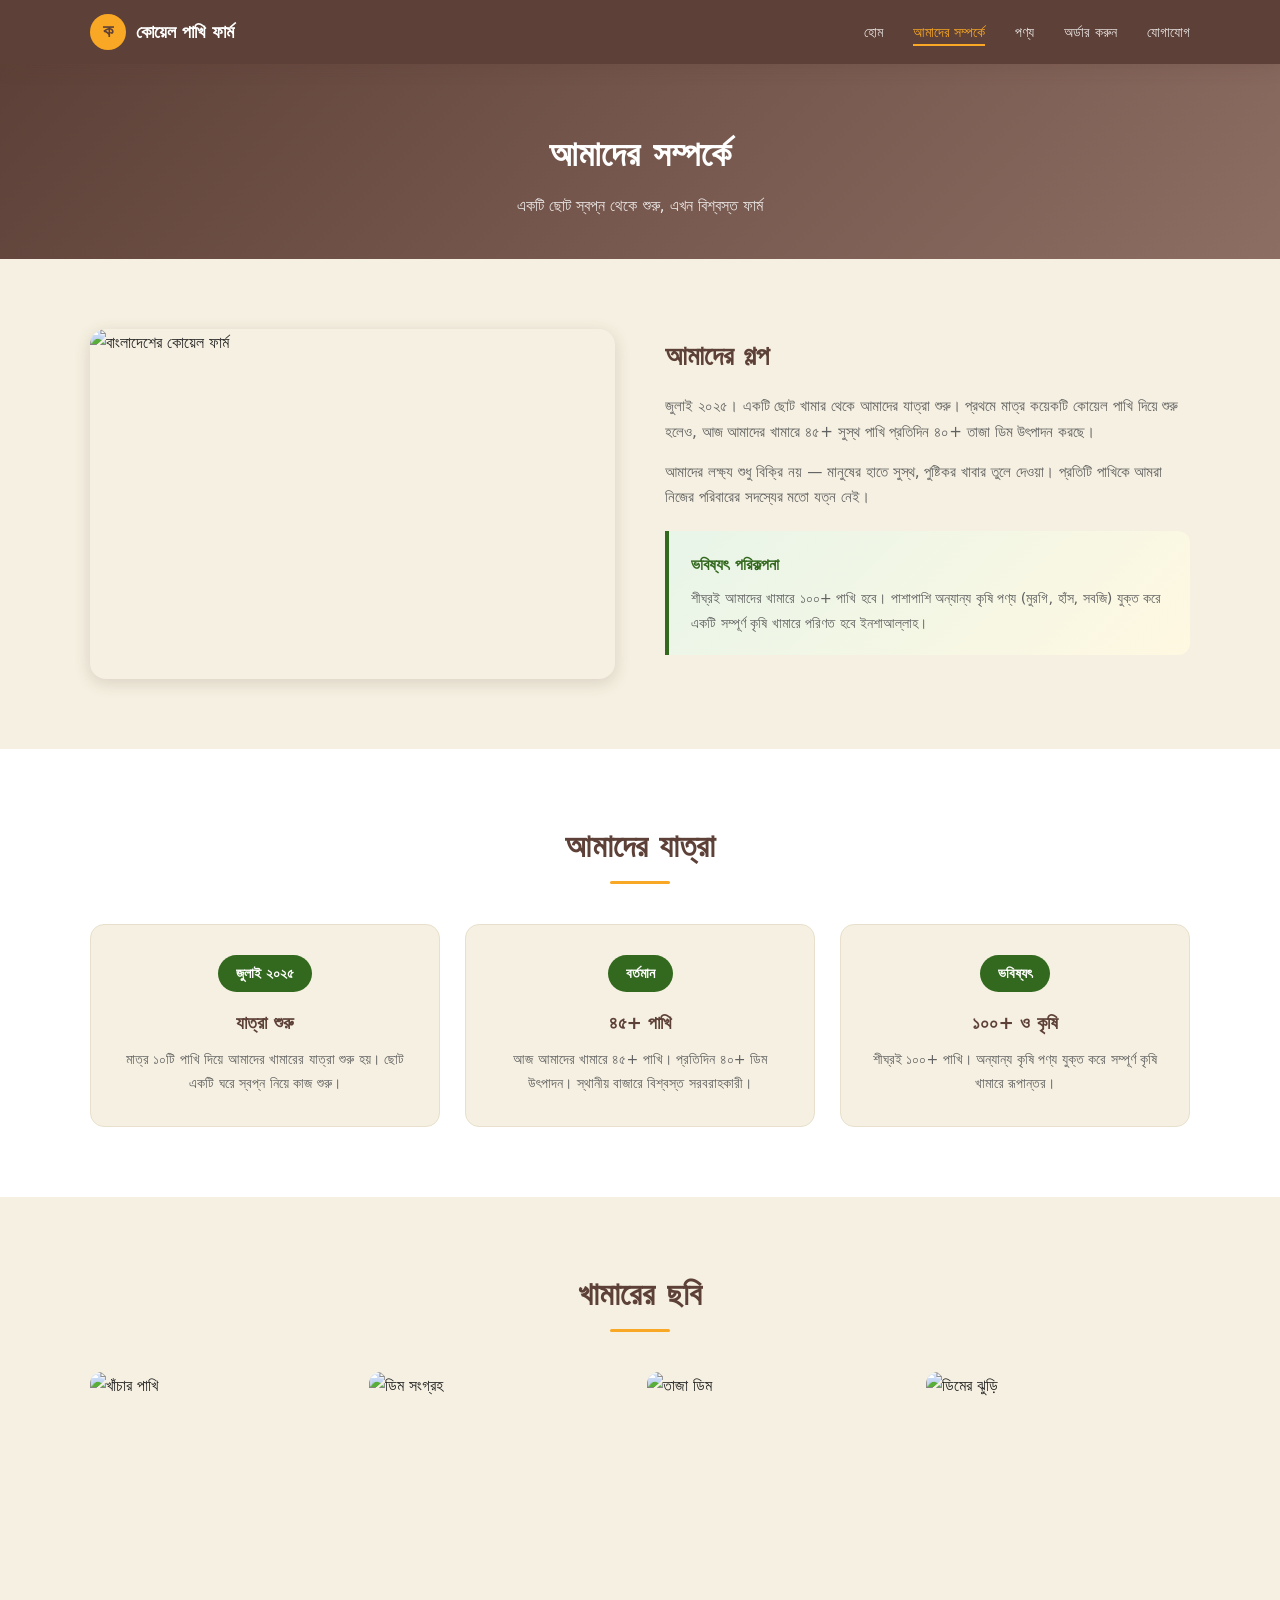
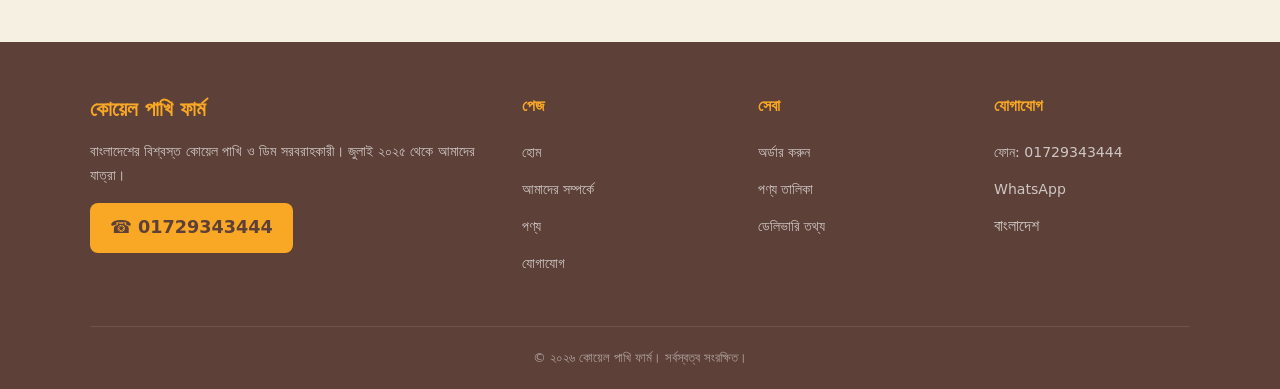
==== about.html @ 2d759095 "Add files via upload" ====
<!DOCTYPE html>
<html lang="bn">
<head>
    <meta charset="UTF-8">
    <meta name="viewport" content="width=device-width, initial-scale=1.0">
    <title>আমাদের সম্পর্কে - কোয়েল পাখি ফার্ম</title>
    <meta name="description" content="কোয়েল পাখি ফার্মের ইতিহাস, লক্ষ্য ও ভবিষ্যৎ পরিকল্পনা।">
    <link rel="stylesheet" href="style.css">
    <style>
        .page-header {
            background: linear-gradient(135deg, var(--soil) 0%, var(--soil-light) 100%);
            padding: 60px 0 40px;
            text-align: center;
            color: var(--white);
        }
        .page-header h1 {
            font-size: 2.2rem;
            font-weight: 700;
        }
        .page-header p {
            opacity: 0.85;
            margin-top: 8px;
        }

        .about-content {
            display: grid;
            grid-template-columns: 1fr 1fr;
            gap: 50px;
            align-items: center;
        }
        .about-img {
            border-radius: 16px;
            overflow: hidden;
            box-shadow: var(--shadow-deep);
        }
        .about-img img {
            width: 100%;
            height: 350px;
            object-fit: cover;
        }
        .about-text h2 {
            font-size: 1.7rem;
            color: var(--soil);
            margin-bottom: 15px;
        }
        .about-text p {
            color: var(--gray);
            margin-bottom: 14px;
            font-size: 0.95rem;
        }
        .highlight-box {
            background: linear-gradient(135deg, #e8f5e9 0%, var(--warm) 100%);
            border-left: 4px solid var(--leaf);
            padding: 20px 22px;
            border-radius: 0 12px 12px 0;
            margin: 20px 0;
        }
        .highlight-box h4 {
            color: var(--leaf);
            margin-bottom: 8px;
        }
        .highlight-box p {
            margin: 0;
            font-size: 0.9rem;
        }

        .timeline {
            background: var(--white);
        }
        .timeline-grid {
            display: grid;
            grid-template-columns: repeat(3, 1fr);
            gap: 25px;
        }
        .timeline-card {
            background: var(--egg);
            padding: 30px 25px;
            border-radius: 14px;
            text-align: center;
            border: 1px solid var(--egg-dark);
            transition: transform 0.3s;
        }
        .timeline-card:hover {
            transform: translateY(-5px);
            box-shadow: var(--shadow);
        }
        .timeline-card .year {
            display: inline-block;
            background: var(--leaf);
            color: var(--white);
            padding: 6px 18px;
            border-radius: 20px;
            font-weight: 700;
            font-size: 0.9rem;
            margin-bottom: 15px;
        }
        .timeline-card h3 {
            font-size: 1.15rem;
            color: var(--soil);
            margin-bottom: 10px;
        }
        .timeline-card p {
            font-size: 0.88rem;
            color: var(--gray);
        }

        .gallery-grid {
            display: grid;
            grid-template-columns: repeat(4, 1fr);
            gap: 14px;
        }
        .gallery-item {
            border-radius: 12px;
            overflow: hidden;
            position: relative;
            cursor: pointer;
        }
        .gallery-item img {
            width: 100%;
            height: 200px;
            object-fit: cover;
            transition: transform 0.5s;
        }
        .gallery-item:hover img {
            transform: scale(1.1);
        }
        .gallery-overlay {
            position: absolute;
            bottom: 0;
            left: 0;
            right: 0;
            background: linear-gradient(transparent, rgba(93,64,55,0.8));
            padding: 20px 15px 15px;
            color: var(--white);
            font-size: 0.9rem;
            transform: translateY(100%);
            transition: transform 0.3s;
        }
        .gallery-item:hover .gallery-overlay {
            transform: translateY(0);
        }

        @media (max-width: 768px) {
            .about-content { grid-template-columns: 1fr; }
            .about-img { order: -1; }
            .timeline-grid { grid-template-columns: 1fr; }
            .gallery-grid { grid-template-columns: repeat(2, 1fr); }
        }
    </style>
</head>
<body>
    <nav class="nav">
        <div class="nav-inner">
            <a href="index.html" class="nav-logo">
                <div class="nav-logo-icon">ক</div>
                <span>কোয়েল পাখি ফার্ম</span>
            </a>
            <ul class="nav-links" id="navLinks">
                <li><a href="index.html">হোম</a></li>
                <li><a href="about.html" class="active">আমাদের সম্পর্কে</a></li>
                <li><a href="products.html">পণ্য</a></li>
                <li><a href="order.html">অর্ডার করুন</a></li>
                <li><a href="contact.html">যোগাযোগ</a></li>
            </ul>
            <button class="nav-mobile-btn" onclick="toggleMenu()">&#9776;</button>
        </div>
    </nav>

    <div class="page-header">
        <div class="container">
            <h1>আমাদের সম্পর্কে</h1>
            <p>একটি ছোট স্বপ্ন থেকে শুরু, এখন বিশ্বস্ত ফার্ম</p>
        </div>
    </div>

    <section class="section">
        <div class="container">
            <div class="about-content">
                <div class="about-img">
                    <img src="bd_farm.jpg" alt="বাংলাদেশের কোয়েল ফার্ম" class="protect-img" oncontextmenu="return false;">
                </div>
                <div class="about-text">
                    <h2>আমাদের গল্প</h2>
                    <p>জুলাই ২০২৫। একটি ছোট খামার থেকে আমাদের যাত্রা শুরু। প্রথমে মাত্র কয়েকটি কোয়েল পাখি দিয়ে শুরু হলেও, আজ আমাদের খামারে ৪৫+ সুস্থ পাখি প্রতিদিন ৪০+ তাজা ডিম উৎপাদন করছে।</p>
                    <p>আমাদের লক্ষ্য শুধু বিক্রি নয় — মানুষের হাতে সুস্থ, পুষ্টিকর খাবার তুলে দেওয়া। প্রতিটি পাখিকে আমরা নিজের পরিবারের সদস্যের মতো যত্ন নেই।</p>
                    <div class="highlight-box">
                        <h4>ভবিষ্যৎ পরিকল্পনা</h4>
                        <p>শীঘ্রই আমাদের খামারে ১০০+ পাখি হবে। পাশাপাশি অন্যান্য কৃষি পণ্য (মুরগি, হাঁস, সবজি) যুক্ত করে একটি সম্পূর্ণ কৃষি খামারে পরিণত হবে ইনশাআল্লাহ।</p>
                    </div>
                </div>
            </div>
        </div>
    </section>

    <section class="timeline section">
        <div class="container">
            <h2 class="section-title">আমাদের যাত্রা</h2>
            <div class="divider"></div>
            <div class="timeline-grid">
                <div class="timeline-card">
                    <span class="year">জুলাই ২০২৫</span>
                    <h3>যাত্রা শুরু</h3>
                    <p>মাত্র ১০টি পাখি দিয়ে আমাদের খামারের যাত্রা শুরু হয়। ছোট একটি ঘরে স্বপ্ন নিয়ে কাজ শুরু।</p>
                </div>
                <div class="timeline-card">
                    <span class="year">বর্তমান</span>
                    <h3>৪৫+ পাখি</h3>
                    <p>আজ আমাদের খামারে ৪৫+ পাখি। প্রতিদিন ৪০+ ডিম উৎপাদন। স্থানীয় বাজারে বিশ্বস্ত সরবরাহকারী।</p>
                </div>
                <div class="timeline-card">
                    <span class="year">ভবিষ্যৎ</span>
                    <h3>১০০+ ও কৃষি</h3>
                    <p>শীঘ্রই ১০০+ পাখি। অন্যান্য কৃষি পণ্য যুক্ত করে সম্পূর্ণ কৃষি খামারে রূপান্তর।</p>
                </div>
            </div>
        </div>
    </section>

    <section class="section">
        <div class="container">
            <h2 class="section-title">খামারের ছবি</h2>
            <div class="divider"></div>
            <div class="gallery-grid">
                <div class="gallery-item">
                    <img src="farm_cages.jpg" alt="খাঁচার পাখি" class="protect-img" oncontextmenu="return false;">
                    <div class="gallery-overlay">খাঁচার পাখি</div>
                </div>
                <div class="gallery-item">
                    <img src="collecting_eggs.jpg" alt="ডিম সংগ্রহ" class="protect-img" oncontextmenu="return false;">
                    <div class="gallery-overlay">ডিম সংগ্রহ</div>
                </div>
                <div class="gallery-item">
                    <img src="eggs_hands.jpg" alt="তাজা ডিম" class="protect-img" oncontextmenu="return false;">
                    <div class="gallery-overlay">তাজা ডিম</div>
                </div>
                <div class="gallery-item">
                    <img src="eggs_straw.jpg" alt="ডিমের ঝুড়ি" class="protect-img" oncontextmenu="return false;">
                    <div class="gallery-overlay">ডিমের ঝুড়ি</div>
                </div>
            </div>
        </div>
    </section>

    <footer class="footer">
        <div class="container">
            <div class="footer-grid">
                <div class="footer-brand">
                    <h3>কোয়েল পাখি ফার্ম</h3>
                    <p>বাংলাদেশের বিশ্বস্ত কোয়েল পাখি ও ডিম সরবরাহকারী। জুলাই ২০২৫ থেকে আমাদের যাত্রা।</p>
                    <div class="footer-phone">&#9742; 01729343444</div>
                </div>
                <div class="footer-links">
                    <h4>পেজ</h4>
                    <ul>
                        <li><a href="index.html">হোম</a></li>
                        <li><a href="about.html">আমাদের সম্পর্কে</a></li>
                        <li><a href="products.html">পণ্য</a></li>
                        <li><a href="contact.html">যোগাযোগ</a></li>
                    </ul>
                </div>
                <div class="footer-links">
                    <h4>সেবা</h4>
                    <ul>
                        <li><a href="order.html">অর্ডার করুন</a></li>
                        <li><a href="products.html">পণ্য তালিকা</a></li>
                        <li><a href="contact.html">ডেলিভারি তথ্য</a></li>
                    </ul>
                </div>
                <div class="footer-links">
                    <h4>যোগাযোগ</h4>
                    <ul>
                        <li><a href="tel:01729343444">ফোন: 01729343444</a></li>
                        <li><a href="https://wa.me/8801729343444" target="_blank">WhatsApp</a></li>
                        <li>বাংলাদেশ</li>
                    </ul>
                </div>
            </div>
            <div class="footer-bottom">
                <p>&copy; ২০২৬ কোয়েল পাখি ফার্ম। সর্বস্বত্ব সংরক্ষিত।</p>
            </div>
        </div>
    </footer>

    <script>
        function toggleMenu() {
            document.getElementById('navLinks').classList.toggle('show');
        }
        document.querySelectorAll('.nav-links a').forEach(a => {
            a.addEventListener('click', () => {
                document.getElementById('navLinks').classList.remove('show');
            });
        });
        document.addEventListener('contextmenu', e => {
            if (e.target.tagName === 'IMG') e.preventDefault();
        });
    </script>
</body>
</html>
---- style.css ----
/* ============================================
   Koyal Bird Farm - Bangladesh
   Started: July 2025
   Current: 45 birds, 40 eggs/day
   Future: 100+ birds, expanding agriculture
   ============================================ */

:root {
    --soil: #5d4037;
    --soil-light: #8d6e63;
    --leaf: #33691e;
    --leaf-light: #558b2f;
    --egg: #f5f0e1;
    --egg-dark: #e8e0cc;
    --warm: #fff8e1;
    --gold: #f9a825;
    --rust: #bf360c;
    --dark: #212121;
    --gray: #616161;
    --light-gray: #f5f5f5;
    --white: #ffffff;
    --shadow: 0 2px 8px rgba(93,64,55,0.12);
    --shadow-deep: 0 4px 16px rgba(93,64,55,0.18);
}

* {
    margin: 0;
    padding: 0;
    box-sizing: border-box;
}

html {
    scroll-behavior: smooth;
}

body {
    font-family: 'Segoe UI', system-ui, -apple-system, sans-serif;
    background: var(--egg);
    color: var(--dark);
    line-height: 1.7;
    font-size: 16px;
}

img {
    max-width: 100%;
    height: auto;
    display: block;
}

a {
    color: var(--leaf);
    text-decoration: none;
    transition: color 0.2s;
}

a:hover {
    color: var(--soil);
}

/* ============================================
   NAVIGATION
   ============================================ */
.nav {
    background: var(--soil);
    padding: 0;
    position: sticky;
    top: 0;
    z-index: 1000;
    box-shadow: var(--shadow-deep);
}

.nav-inner {
    max-width: 1140px;
    margin: 0 auto;
    padding: 0 20px;
    display: flex;
    justify-content: space-between;
    align-items: center;
    height: 64px;
}

.nav-logo {
    display: flex;
    align-items: center;
    gap: 10px;
    color: var(--white);
    font-weight: 700;
    font-size: 1.15rem;
}

.nav-logo-icon {
    width: 36px;
    height: 36px;
    background: var(--gold);
    border-radius: 50%;
    display: flex;
    align-items: center;
    justify-content: center;
    color: var(--soil);
    font-size: 1.1rem;
}

.nav-links {
    display: flex;
    gap: 30px;
    list-style: none;
}

.nav-links a {
    color: rgba(255,255,255,0.85);
    font-size: 0.9rem;
    font-weight: 500;
    padding: 6px 0;
    position: relative;
}

.nav-links a:hover,
.nav-links a.active {
    color: var(--gold);
}

.nav-links a::after {
    content: '';
    position: absolute;
    bottom: 0;
    left: 0;
    width: 0;
    height: 2px;
    background: var(--gold);
    transition: width 0.3s;
}

.nav-links a:hover::after,
.nav-links a.active::after {
    width: 100%;
}

.nav-mobile-btn {
    display: none;
    color: var(--white);
    font-size: 1.5rem;
    cursor: pointer;
    background: none;
    border: none;
}

/* ============================================
   BUTTONS
   ============================================ */
.btn {
    display: inline-block;
    padding: 12px 28px;
    border-radius: 8px;
    font-weight: 600;
    font-size: 0.95rem;
    cursor: pointer;
    border: none;
    transition: all 0.25s;
    text-align: center;
}

.btn-primary {
    background: var(--leaf);
    color: var(--white);
}

.btn-primary:hover {
    background: var(--leaf-light);
    transform: translateY(-1px);
    box-shadow: var(--shadow-deep);
}

.btn-gold {
    background: var(--gold);
    color: var(--soil);
}

.btn-gold:hover {
    background: #f57f17;
    transform: translateY(-1px);
}

.btn-outline {
    background: transparent;
    color: var(--leaf);
    border: 2px solid var(--leaf);
}

.btn-outline:hover {
    background: var(--leaf);
    color: var(--white);
}

.btn-full {
    width: 100%;
}

.btn-sm {
    padding: 8px 20px;
    font-size: 0.85rem;
}

/* ============================================
   CONTAINER
   ============================================ */
.container {
    max-width: 1140px;
    margin: 0 auto;
    padding: 0 20px;
}

.section {
    padding: 70px 0;
}

.section-title {
    text-align: center;
    font-size: 2rem;
    font-weight: 700;
    color: var(--soil);
    margin-bottom: 8px;
}

.section-sub {
    text-align: center;
    color: var(--gray);
    font-size: 0.95rem;
    margin-bottom: 10px;
}

.divider {
    width: 60px;
    height: 3px;
    background: var(--gold);
    margin: 0 auto 40px;
    border-radius: 2px;
}

/* ============================================
   FOOTER
   ============================================ */
.footer {
    background: var(--soil);
    color: rgba(255,255,255,0.7);
    padding: 50px 0 20px;
}

.footer-grid {
    display: grid;
    grid-template-columns: 2fr 1fr 1fr 1fr;
    gap: 40px;
    margin-bottom: 40px;
}

.footer-brand h3 {
    color: var(--gold);
    font-size: 1.3rem;
    margin-bottom: 12px;
}

.footer-brand p {
    font-size: 0.88rem;
    line-height: 1.7;
}

.footer-links h4 {
    color: var(--gold);
    font-size: 1rem;
    margin-bottom: 18px;
}

.footer-links ul {
    list-style: none;
}

.footer-links li {
    margin-bottom: 10px;
}

.footer-links a {
    color: rgba(255,255,255,0.7);
    font-size: 0.88rem;
    transition: color 0.2s;
}

.footer-links a:hover {
    color: var(--gold);
}

.footer-bottom {
    border-top: 1px solid rgba(255,255,255,0.1);
    padding-top: 20px;
    text-align: center;
    font-size: 0.8rem;
    color: rgba(255,255,255,0.5);
}

.footer-phone {
    display: inline-block;
    background: var(--gold);
    color: var(--soil);
    padding: 10px 20px;
    border-radius: 8px;
    font-weight: 700;
    font-size: 1.1rem;
    margin-top: 15px;
}

/* ============================================
   PROTECTION - Disable right click on images
   ============================================ */
.protect-img {
    pointer-events: none;
    -webkit-user-select: none;
    user-select: none;
}

/* ============================================
   RESPONSIVE
   ============================================ */
@media (max-width: 768px) {
    .nav-links {
        display: none;
        position: absolute;
        top: 64px;
        left: 0;
        right: 0;
        background: var(--soil);
        flex-direction: column;
        padding: 20px;
        gap: 15px;
    }
    .nav-links.show {
        display: flex;
    }
    .nav-mobile-btn {
        display: block;
    }
    .section {
        padding: 50px 0;
    }
    .section-title {
        font-size: 1.6rem;
    }
    .footer-grid {
        grid-template-columns: 1fr 1fr;
    }
}

@media (max-width: 480px) {
    .footer-grid {
        grid-template-columns: 1fr;
    }
}
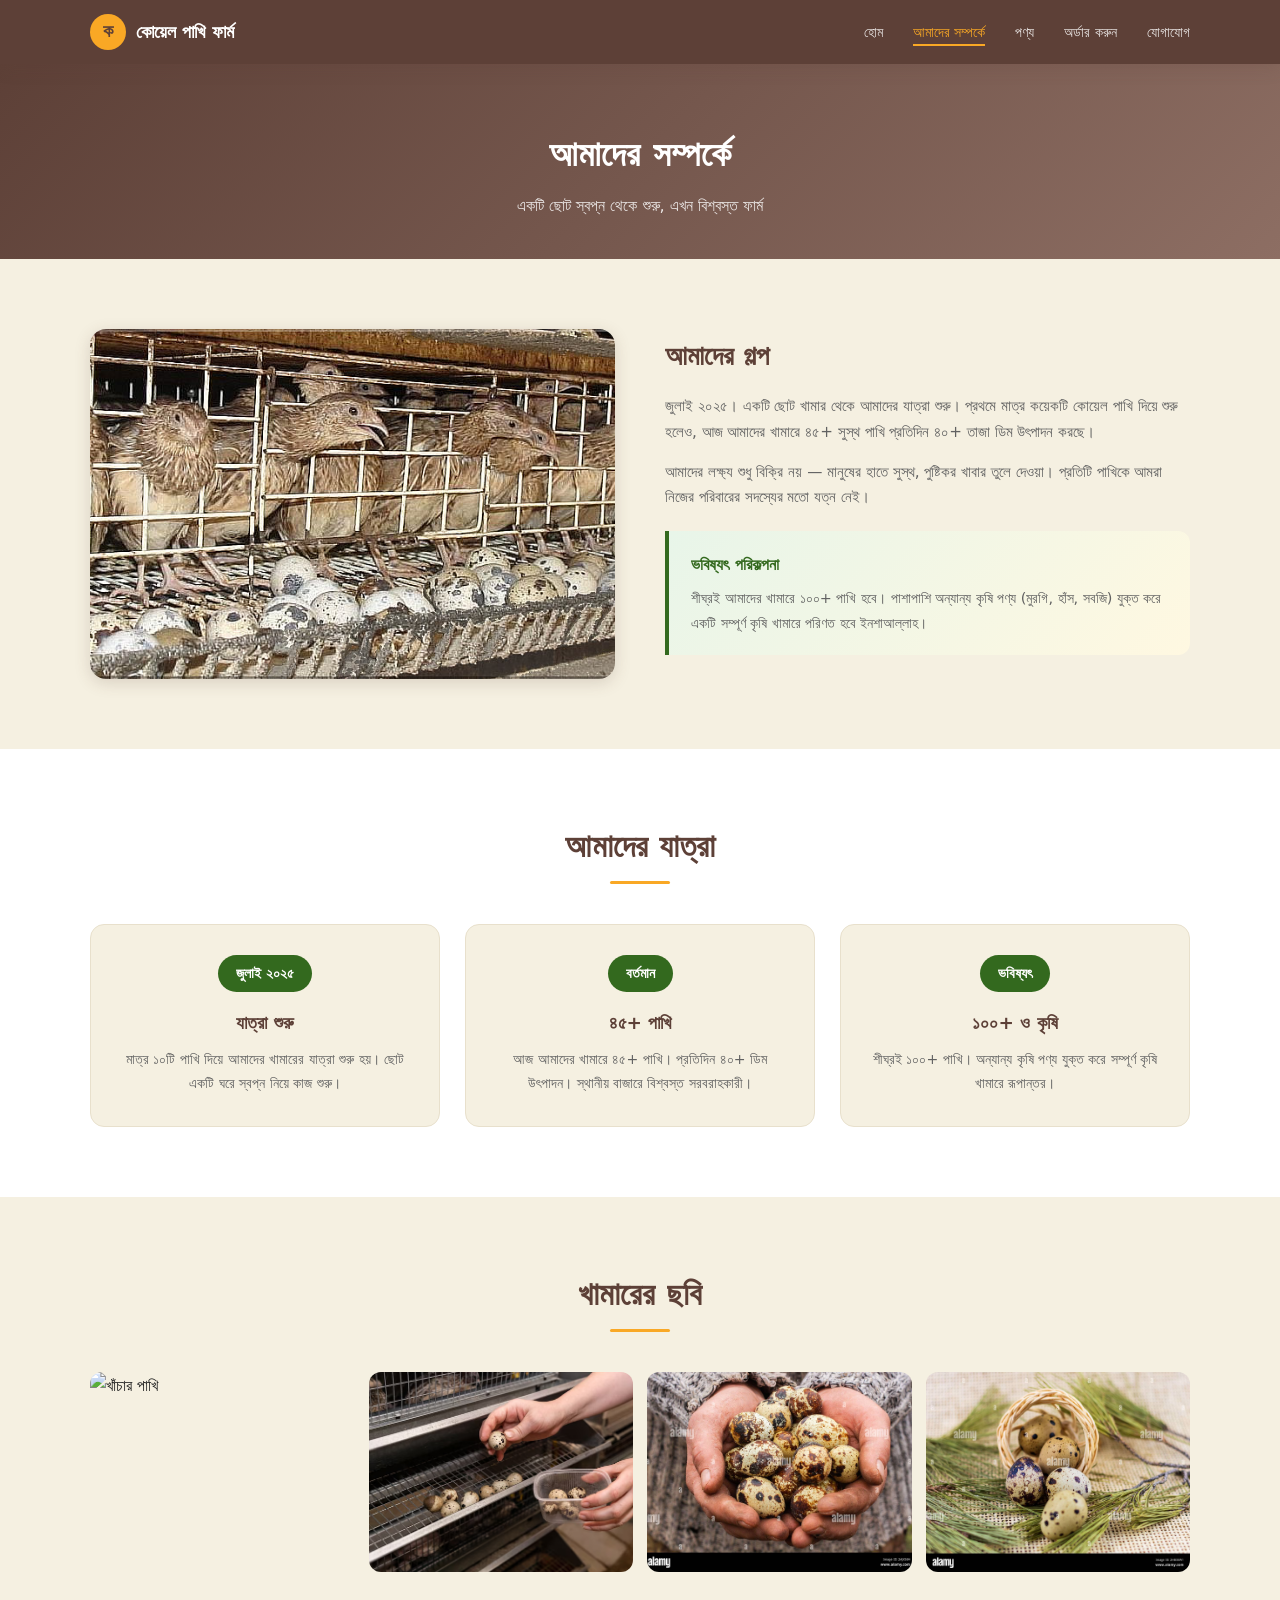
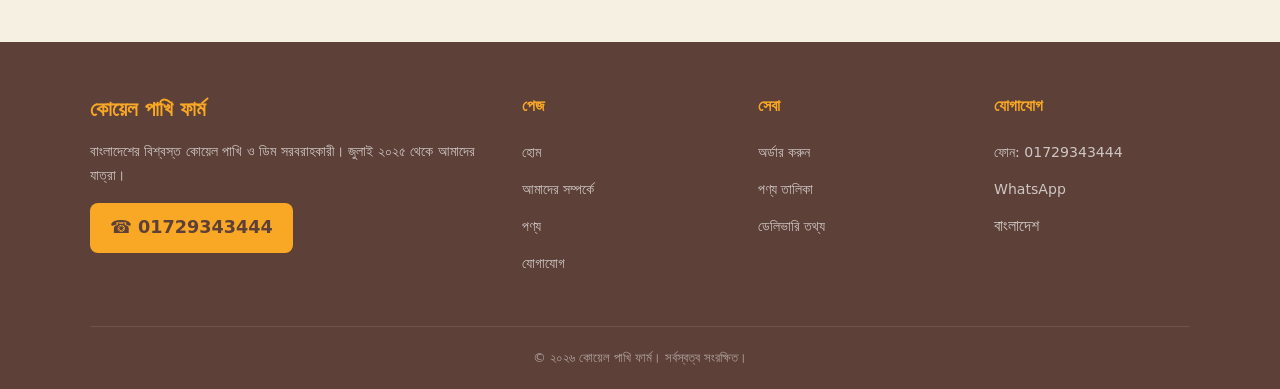
==== commit 29110dda: "Add files via upload" ====
(no text change in the page or its own stylesheets)
